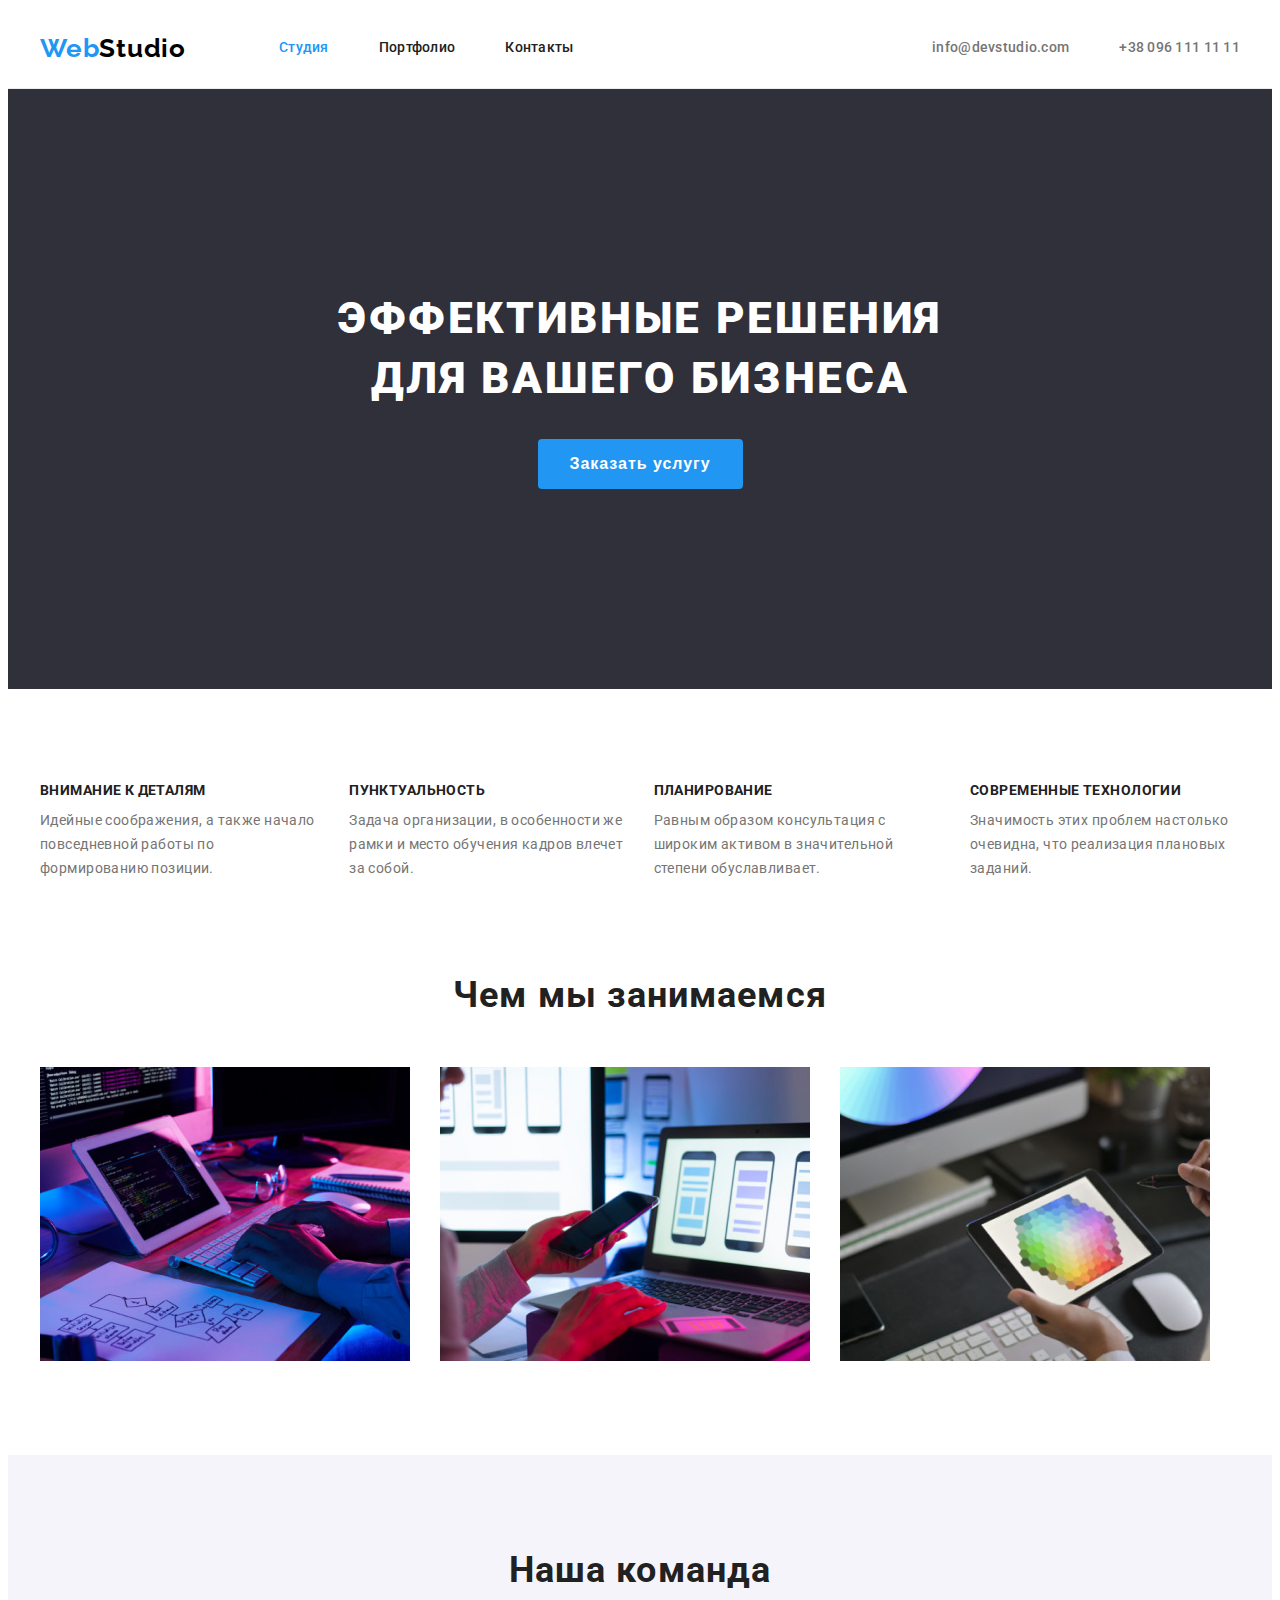
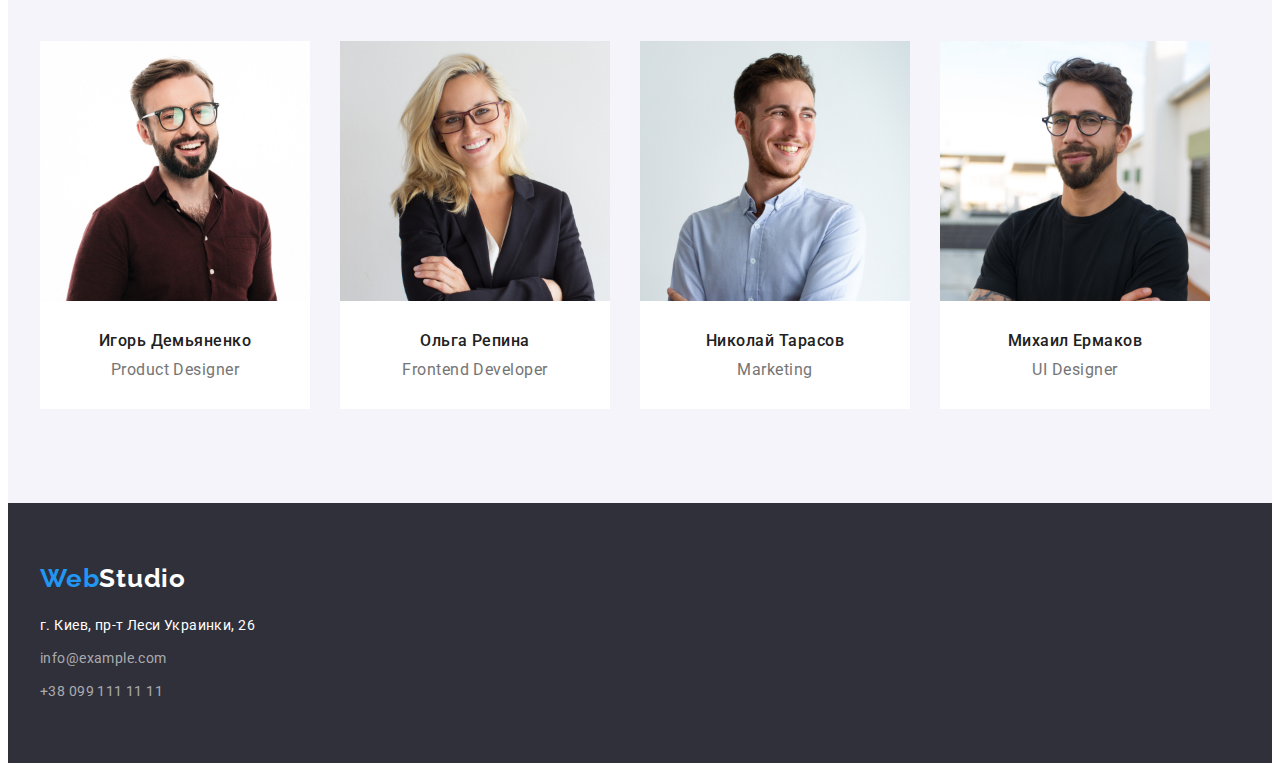
==== index.html @ 70b2a4fe "hw4" ====
<!DOCTYPE html>
<html lang="ru">
<head>
    <meta charset="UTF-8">
    <meta http-equiv="X-UA-Compatible" content="IE=edge">
    <meta name="viewport" content="width=device-width, initial-scale=1.0">
    <title>WebStudio</title>

    <!-- Основные шрифты -->
    <link rel="preconnect" href="https://fonts.googleapis.com">
    <link rel="preconnect" href="https://fonts.gstatic.com" crossorigin>
    <link href="https://fonts.googleapis.com/css2?family=Raleway:wght@700&family=Roboto:wght@400;500;700;900&display=swap" rel="stylesheet">
    
    <!-- Нормализация стилей -->
    <link rel="stylesheet" href="https://cdnjs.cloudflare.com/ajax/libs/modern-normalize/1.1.0/modern-normalize.min.css"
        integrity="sha512-wpPYUAdjBVSE4KJnH1VR1HeZfpl1ub8YT/NKx4PuQ5NmX2tKuGu6U/JRp5y+Y8XG2tV+wKQpNHVUX03MfMFn9Q=="
        crossorigin="anonymous" referrerpolicy="no-referrer" />
    
    <!-- Кастомные стили -->
    <link rel="stylesheet" href="./css/styles.css">
</head>
<body>
    <!-- Секция Хедер -->
    <header class="header">
        <div class="container header-container">
            <a class="logo link" href="./index.html" lang="en"><span class="logo-primary">Web</span><span
                    class="logo-secondary">Studio</span></a>
            <nav class="nav">
                <ul class="nav-list list">
                    <li class="nav-item"><a class="link current" href="./index.html">Студия</a></li>
                    <li class="nav-item"><a class="link" href="./portfolio.html">Портфолио</a></li>
                    <li class="nav-item"><a class="link" href="">Контакты</a></li>
                </ul>
            </nav>
            <ul class="contact-list list">
                <li class="contact-item"><a class="contact-link link" href="mailto:info@devstudio.com">info@devstudio.com</a></li>
                <li class="contact-item"><a class="contact-link link" href="tel:+380961111111">+38 096 111 11 11</a></li>
            </ul>
        </div>
    </header>
    <!-- Уникальный контент -->
    <main>
        <!-- Секция Герой -->
        <section class="hero section">
            <div class="container hero-container">
                <h1 class="hero-title">Эффективные решения для вашего бизнеса</h1>
                <button class="hero-button" type="button">Заказать услугу</button>
            </div> 
        </section>
        <!-- Секция Особенности -->
        <section class="feature section">
            <div class="container feature-container">
                <h2 class="feature-title">Особенности студии</h2>
                <ul class="feature-list list">
                    <li class="feature-item">
                        <h3 class="feature-subtitle">Внимание к деталям</h3>
                        <p class="feature-text">Идейные соображения, а также начало повседневной работы по формированию позиции.</p>
                    </li>
                    <li class="feature-item">
                        <h3 class="feature-subtitle">Пунктуальность</h3>
                        <p class="feature-text">Задача организации, в особенности же рамки и место обучения кадров влечет за собой.</p>
                    </li>
                    <li class="feature-item">
                        <h3 class="feature-subtitle">Планирование</h3>
                        <p class="feature-text">Равным образом консультация с широким активом в значительной степени обуславливает.</p>
                    </li>
                    <li class="feature-item">
                        <h3 class="feature-subtitle">Современные технологии</h3>
                        <p class="feature-text">Значимость этих проблем настолько очевидна, что реализация плановых заданий.</p>
                    </li>
                </ul>
            </div>
        </section>
        <!-- Секция Услуги -->
        <section class="services section">
            <div class="container services-container">
                <h2 class="services-title">Чем мы занимаемся</h2>
                <ul class="services-list list">
                    <li class="services-item">
                        <img class="services-img" src="./images/services/code.jpg" alt="написание кода" width="370" height="294">
                    </li>
                    <li class="services-item">
                        <img class="services-img" src="./images/services/layout.jpg" alt="создание макетов" width="370" height="294">
                    </li>
                    <li class="services-item">
                        <img class="services-img" src="./images/services/palette.jpg" alt="палитра цветов" width="370" height="294">
                    </li>
                </ul>
            </div>
        </section>
        <!-- Cекция Команда -->
        <section class="team section">
            <div class="container team-container">
                <h2 class="team-title">Наша команда</h2>
                <ul class="team-list list">
                    <li class="team-item">
                        <img class="team-img" src="./images/team/pd.jpg" alt="Игорь Демьяненко" width="270" height="260">
                        <div class="team-txt">
                            <h3 class="team-subtitle">Игорь Демьяненко</h3>
                            <p class="team-desc" lang="en">Product Designer</p>
                        </div>
                    </li>
                    <li class="team-item">
                        <img class="team-img" src="./images/team/fd.jpg" alt="Ольга Репина" width="270" height="260">
                        <div class="team-txt">
                            <h3 class="team-subtitle">Ольга Репина</h3>
                            <p class="team-desc" lang="en">Frontend Developer</p>
                        </div>
                    </li>
                    <li class="team-item">
                        <img class="team-img" src="./images/team/marketing.jpg" alt="Николай Тарасов" width="270" height="260">
                        <div class="team-txt">
                            <h3 class="team-subtitle">Николай Тарасов</h3>
                            <p class="team-desc" lang="en">Marketing</p>
                        </div>
                    </li>
                    <li class="team-item">
                        <img class="team-img" src="./images/team/uidesigner.jpg" alt="Михаил Ермаков" width="270" height="260">
                        <div class="team-txt">
                            <h3 class="team-subtitle">Михаил Ермаков</h3>
                            <p class="team-desc" lang="en">UI Designer</p>
                        </div>
                    </li>
                </ul>
            </div>   
        </section>
    </main>
    <!-- Секция Футер -->
    <footer class="footer section">
        <div class="container footer-container">
            <a class="logo link" href="./index.html" lang="en"><span class="logo-primary">Web</span><span
                    class="footer-logo-secondary">Studio</span></a>
            <address class="footer-address">
                <span class="location">г. Киев, пр-т Леси Украинки, 26</span>
                <ul class="footer-list list">
                    <li class="footer-item">
                        <a class="footer-link link" href="mailto:info@example.com">info@example.com</a>
                    </li>
                    <li class="footer-item">
                        <a class="footer-link link" href="tel:+380991111111">+38 099 111 11 11</a>
                    </li>
                </ul>
            </address>
        </div>
    </footer>
</body>
</html>
---- css/styles.css ----
:root {
  /* Шрифт */
  --primary-font: "Roboto", sans-serif;
  --secondary-font: "Raleway", sans-serif;

  /* Цвет текста */
  --primary-text-color: #212121;
  --secondary-text-color: #757575;
  --primary-accent-color: #2196f3;
  --secondary-accent-color: #ffffff;
  --header-logo-color: #000000;
  --footer-item-color: rgba(255, 255, 255, 0.6);

  /* Фон */
  --primary-background-color: #ffffff;
  --secondary-background-color: #2f303a;
  --additional-background-color: #f5f4fa;
}

/* Body */

body {
  font-family: var(--primary-font);
  font-size: 14px;
  line-height: 1.14;

  letter-spacing: 0.03em;

  color: var(--primary-text-color);
  background-color: var(--primary-background-color);
}

h1,
h2,
h3,
h4,
h5,
h6,
p {
  margin: 0;
  max-width: 100%;
}

img {
  display: block;
}

.link {
  font-family: inherit;
  color: inherit;
  text-decoration: none;
}
.list {
  padding-left: 0;
  margin-top: 0;
  margin-bottom: 0;

  list-style: none;
}

.container {
  width: 1200px;
  padding-left: 15px;
  padding-right: 15px;

  margin-left: auto;
  margin-right: auto;

  /* outline: 1px solid tomato; */
}

.section {
  padding-top: 94px;
  padding-bottom: 94px;
}

/* Стиль Лого */

.logo-primary,
.logo-secondary,
.footer-logo-secondary {
  font-family: var(--secondary-font);
  font-weight: 700;
  font-size: 26px;
  line-height: 1.19;

  letter-spacing: 0.03em;

  color: var(--primary-accent-color);
}
.logo-secondary {
  color: var(--header-logo-color);
}
.footer-logo-secondary {
  color: var(--secondary-accent-color);
}

/* Хедер */

.header {
  /* box-sizing: border-box; */
  border-bottom: 1px solid #ececec;
}

.header-container {
  display: flex;
  align-items: center;
}

.header-container .logo {
  margin-right: 93px;

  /* outline: 1px solid tomato; */
}

.nav-list {
  display: flex;
}

.nav-item {
  display: flex;
  margin-right: 50px;

  font-weight: 500;
  letter-spacing: 0.02em;
}

.nav-item:last-child {
  margin-right: 0;
}

.nav-item:hover,
.nav-item:focus {
  color: var(--primary-accent-color);
}

.nav-item > .link {
  display: block;
  padding-top: 32px;
  padding-bottom: 32px;

  /* outline: 1px solid tomato; */
}

.nav-list .link.current {
  color: var(--primary-accent-color);
}

.contact-list {
  display: flex;
  margin-left: auto;

  font-weight: 500;
  letter-spacing: 0.02em;
}

.contact-item {
  color: var(--secondary-text-color);

  /* outline: 1px solid tomato; */
}

.contact-item:hover,
.contact-item:focus {
  color: var(--primary-accent-color);
}

.contact-item:not(:last-child) {
  margin-right: 50px;
}

.contact-link {
  display: block;
  padding-top: 32px;
  padding-bottom: 32px;

  /* outline: 1px solid tomato; */
}
/* Герой */

.hero.section {
  text-align: center;

  padding-top: 200px;
  padding-bottom: 200px;

  background-color: var(--secondary-background-color);
}

.hero-title {
  max-width: 696px;
  margin-left: auto;
  margin-right: auto;
  margin-bottom: 30px;

  font-weight: 900;
  font-size: 44px;
  line-height: 1.36;

  letter-spacing: 0.06em;
  text-transform: uppercase;

  color: var(--secondary-accent-color);

  /* outline: 1px solid tomato; */
}

.hero-button {
  padding: 10px 32px;
  border-radius: 4px;

  font-weight: 700;
  font-size: 16px;
  line-height: 1.88;

  /* align-items: center;
  text-align: center; */
  letter-spacing: 0.06em;

  color: var(--secondary-accent-color);

  background-color: var(--primary-accent-color);
  cursor: pointer;

  border: none;
}

.hero-button:hover,
.hero-button:focus {
  background-color: #188ce8;
}

/* Особенности */

.feature-list {
  display: flex;
}

.feature-item {
  min-width: 270px;

  /* outline: 1px solid tomato; */
}

.feature-item:not(:last-child) {
  margin-right: 30px;
}

.feature-subtitle {
  margin-bottom: 10px;

  font-weight: 700;
  font-size: 14px;
  line-height: 1.14;

  letter-spacing: 0.03em;
  text-transform: uppercase;

  color: var(--primary-text-color);
}

.feature-text {
  font-size: 14px;
  line-height: 1.71;

  letter-spacing: 0.03em;

  color: var(--secondary-text-color);
}

/* Услуги и Команда*/

.services.section {
  padding-top: 0;
}

.services-title,
.team-title {
  margin-bottom: 50px;

  font-weight: 700;
  font-size: 36px;
  line-height: 1.17;

  text-align: center;
  letter-spacing: 0.03em;

  color: var(--primary-text-color);

  /* outline: 1px solid tomato; */
}

.services-list {
  display: flex;
}

.services-item {
  /* outline: 1px solid tomato; */
}

.services-item:not(:last-child) {
  margin-right: 30px;
}

.team-list {
  display: flex;
}

.team-item {
  background-color: var(--primary-background-color);

  /* outline: 1px solid tomato; */
}

.team-item:not(:last-child) {
  margin-right: 30px;
}

.team-txt {
  padding-top: 30px;
  padding-bottom: 30px;
  padding-left: 32px;
  padding-right: 32px;

  /* outline: 1px solid tomato; */
}

.team-subtitle {
  margin-bottom: 10px;

  font-weight: 500;
  font-size: 16px;
  line-height: 1.19;
  text-align: center;

  letter-spacing: 0.03em;

  color: var(--primary-text-color);
}

.team-desc {
  font-size: 16px;
  line-height: 1.19;
  text-align: center;

  letter-spacing: 0.03em;

  color: var(--secondary-text-color);
}

.team {
  background: var(--additional-background-color);
}

/* Футер */

.footer.section {
  padding-top: 60px;
  padding-bottom: 60px;

  background-color: var(--secondary-background-color);
}

.footer-container .logo {
  display: block;
  margin-bottom: 20px;
}

.location,
.footer-link {
  font-size: 14px;
  line-height: 1.71;
  font-style: normal;

  letter-spacing: 0.03em;

  color: var(--secondary-accent-color);
}

.location {
  display: block;
  margin-bottom: 9px;
}

.footer-item:not(:last-child) {
  margin-bottom: 9px;
}

.footer-link {
  color: var(--footer-item-color);
}

.footer-link:hover,
.footer-link:focus {
  color: var(--primary-accent-color);
}
/* Портфолио */

.filter-list {
  display: flex;
  justify-content: center;
  margin-bottom: 50px;
}

.filter-item:not(:last-child) {
  margin-right: 8px;
}

.filter-btn {
  padding: 6px 22px;
  border-radius: 4px;

  font-weight: 500;
  font-size: 16px;
  line-height: 1.63;

  text-align: center;
  letter-spacing: 0.03em;

  color: var(--primary-text-color);
  background-color: var(--additional-background-color);
  cursor: pointer;

  border: none;

  /* outline: 1px solid tomato; */
}

.filter-btn:hover,
.filter-btn:focus {
  background-color: var(--primary-accent-color);
}

.btn-txt:hover,
.btn-txt:focus {
  color: var(--secondary-accent-color);
}

.portfolio-list {
  display: flex;
  flex-wrap: wrap;

  margin-right: -30px;
  margin-bottom: -30px;
}

.portfolio-item {
  /* flex-basis: calc(100% / 3 - 30px); */
  flex-basis: calc(100% - 60px) / 3;

  margin-right: 30px;
  margin-bottom: 30px;

  /* border: 1px solid #eeeeee; */

  /* outline: 1px solid tomato;

  border-left: 1px solid #eeeeee;
  border-right: 1px solid #eeeeee;
  border-bottom: 1px solid #eeeeee; */
}

/* .portfolio-img {
  overflow: hidden;
} */
.txt-card {
  padding-top: 20px;
  padding-bottom: 20px;
  padding-left: 24px;
  padding-right: 24px;

  border-left: 1px solid #eeeeee;
  border-right: 1px solid #eeeeee;
  border-bottom: 1px solid #eeeeee;
}

.portfolio-subtitle {
  margin-bottom: 4px;

  font-weight: 700;
  font-size: 18px;
  line-height: 2;

  letter-spacing: 0.06em;

  color: var(--primary-text-color);
}

.portfolio-desc {
  font-size: 16px;
  line-height: 1.88;

  letter-spacing: 0.03em;

  color: var(--secondary-text-color);
}

/* visually-hidden */

.feature-title,
.portfolio-title {
  position: absolute;
  white-space: nowrap;
  width: 1px;
  height: 1px;
  overflow: hidden;
  border: 0;
  padding: 0;
  clip: rect(0 0 0 0);
  clip-path: inset(50%);
  margin: -1px;
}
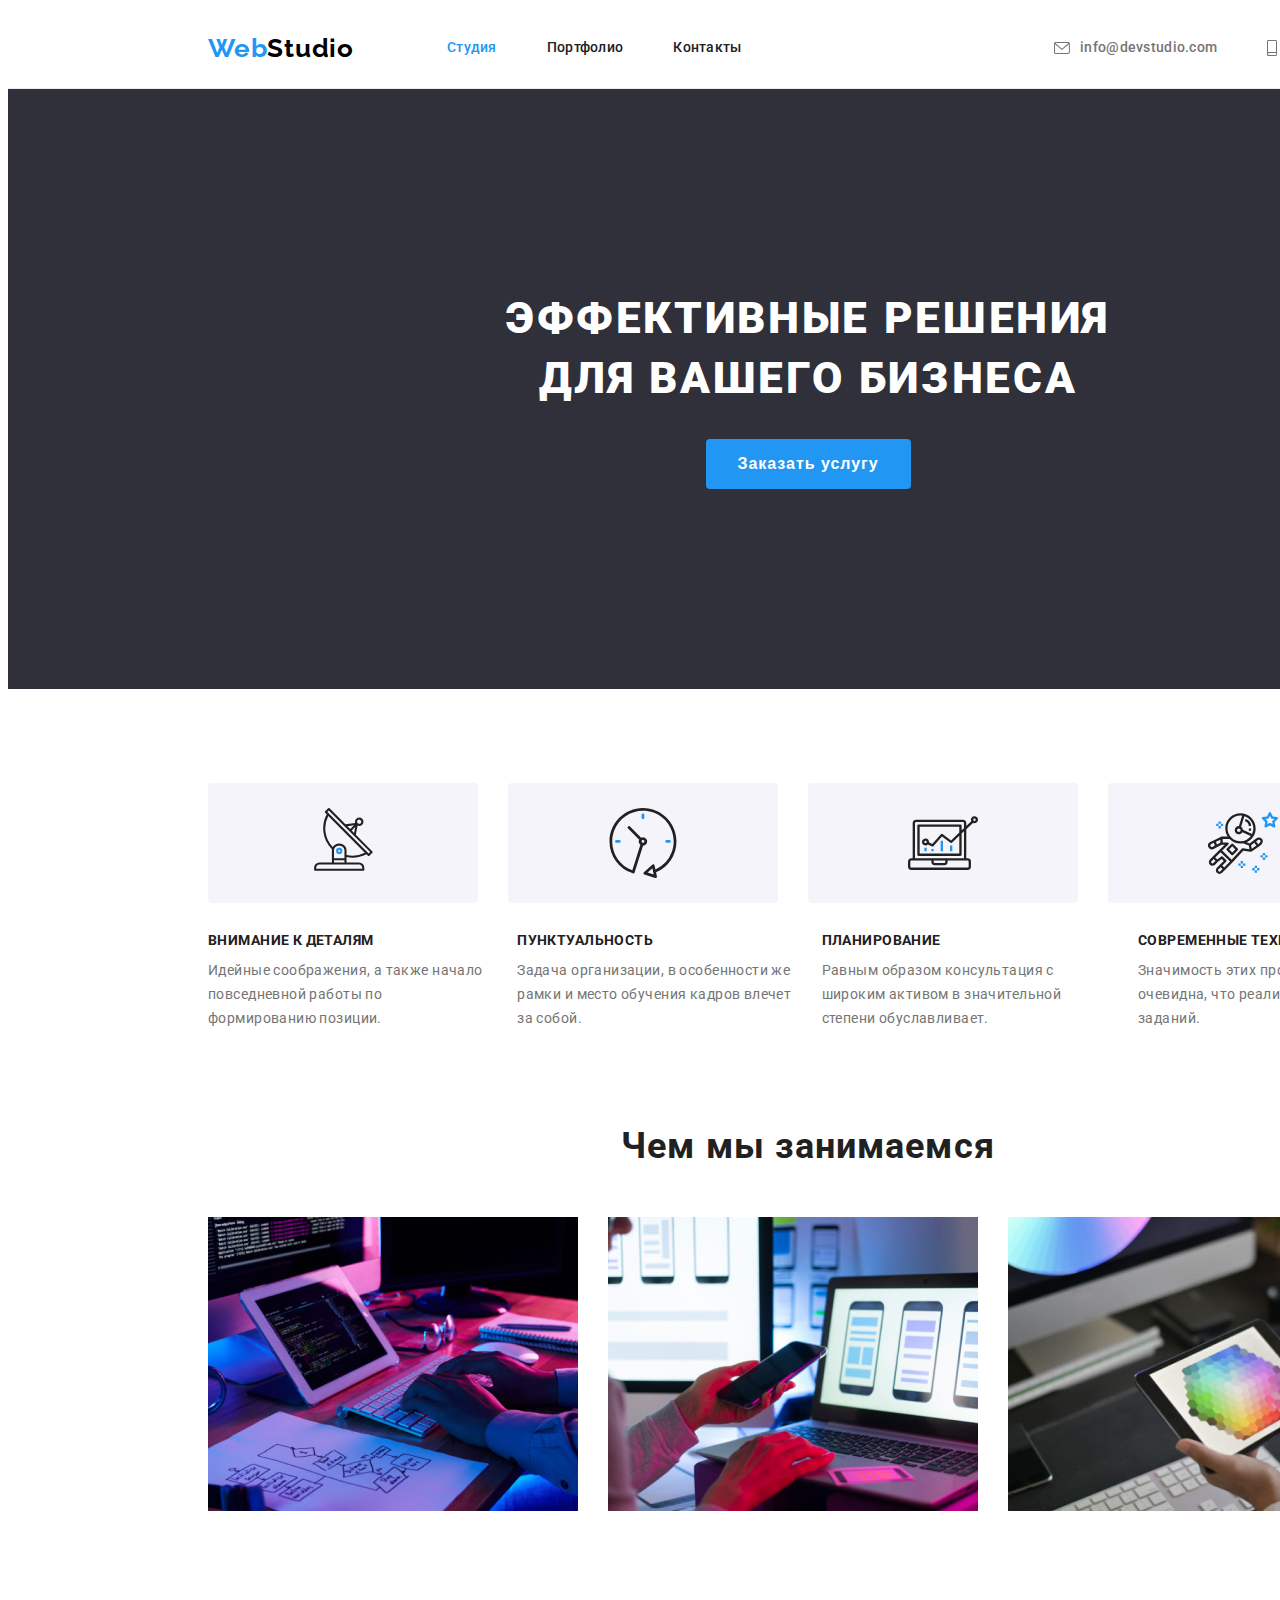
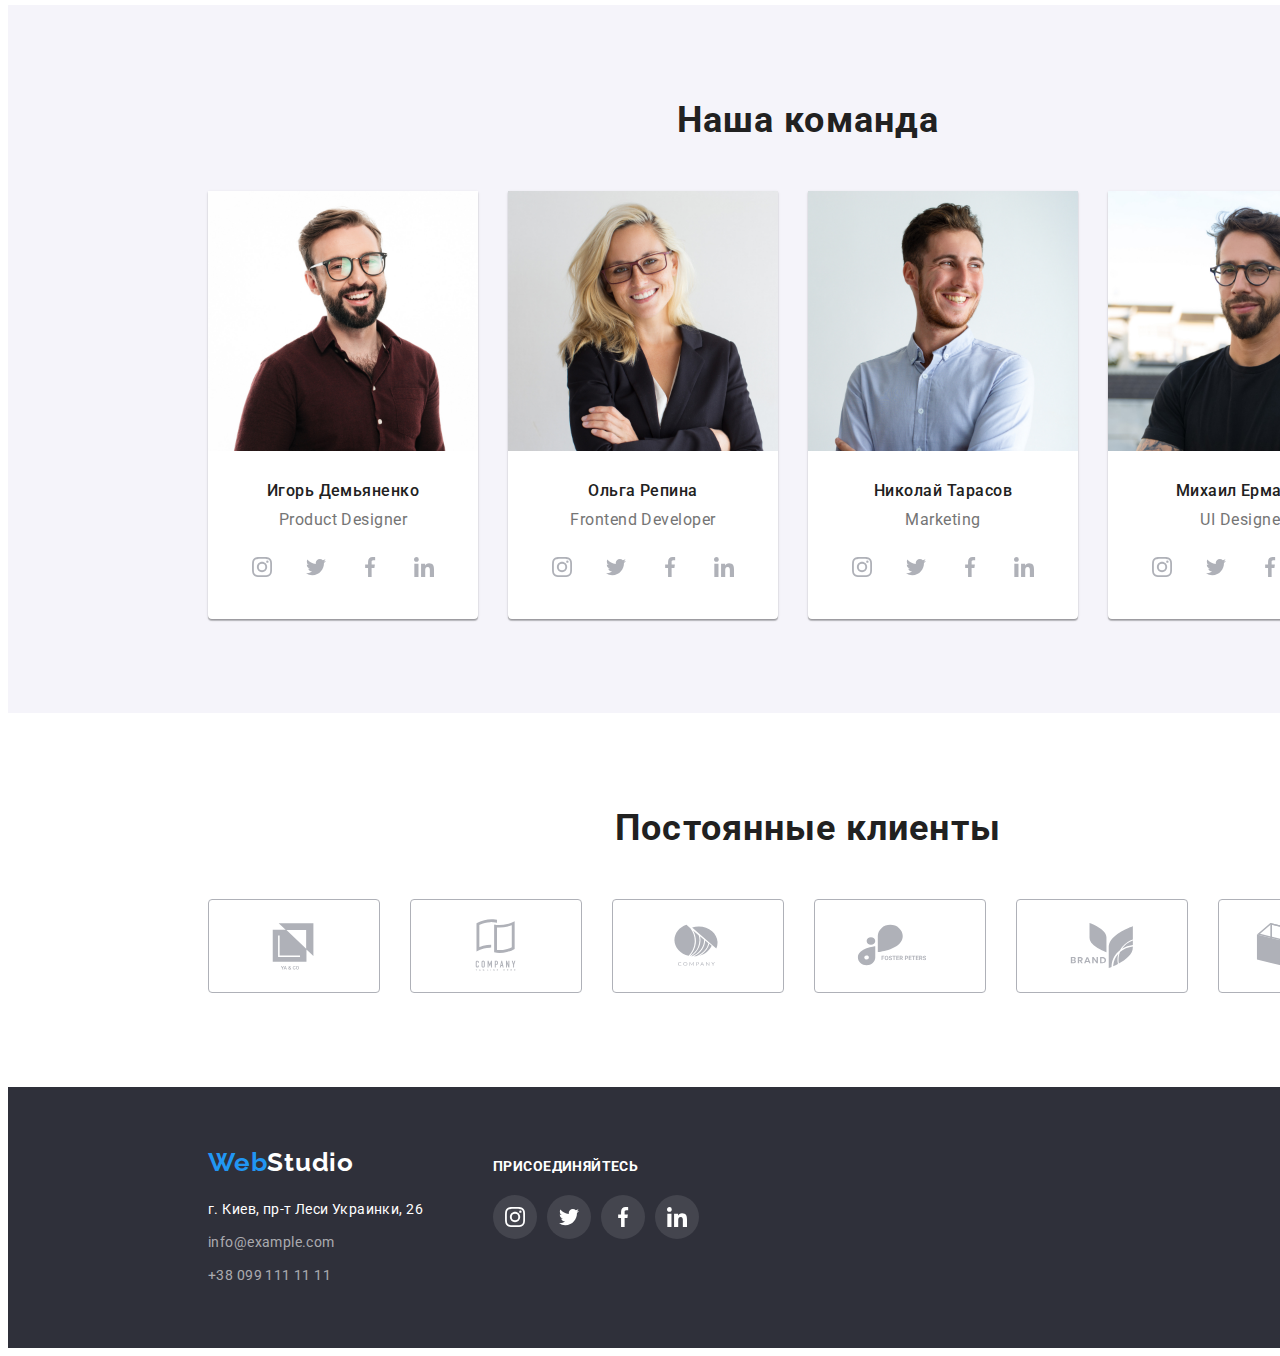
==== commit 59be2a32: "svg" ====
--- a/index.html
+++ b/index.html
@@ -33,8 +33,20 @@
                 </ul>
             </nav>
             <ul class="contact-list list">
-                <li class="contact-item"><a class="contact-link link" href="mailto:info@devstudio.com">info@devstudio.com</a></li>
-                <li class="contact-item"><a class="contact-link link" href="tel:+380961111111">+38 096 111 11 11</a></li>
+                <li class="contact-item">
+                    <a class="contact-link link" href="mailto:info@devstudio.com">
+                        <svg class="contact-icon" width="16" height="12">
+                            <use href="./images/icons.svg#envelope"></use>
+                        </svg>
+                        info@devstudio.com</a>
+                </li>
+                <li class="contact-item">
+                    <a class="contact-link link" href="tel:+380961111111">
+                        <svg class="contact-icon" width="10" height="16">
+                            <use href="./images/icons.svg#smartphone"></use>
+                        </svg>
+                        +38 096 111 11 11</a>
+                </li>
             </ul>
         </div>
     </header>
@@ -51,6 +63,30 @@
         <section class="feature section">
             <div class="container feature-container">
                 <h2 class="feature-title">Особенности студии</h2>
+
+                <ul class="feature-list list">
+                    <li class="feature-item-icon">
+                        <svg class="feature-icon" width="70" height="70">
+                            <use href="./images/icons.svg#antenna"></use>
+                        </svg>
+                    </li>
+                    <li class="feature-item-icon">
+                        <svg class="feature-icon" width="70" height="70">
+                            <use href="./images/icons.svg#clock"></use>
+                        </svg>
+                    </li>
+                    <li class="feature-item-icon">
+                        <svg class="feature-icon" width="70" height="70">
+                            <use href="./images/icons.svg#diagram"></use>
+                        </svg>
+                    </li>
+                    <li class="feature-item-icon">
+                        <svg class="feature-icon" width="70" height="70">
+                            <use href="./images/icons.svg#astronaut"></use>
+                        </svg>
+                    </li>
+                </ul>
+
                 <ul class="feature-list list">
                     <li class="feature-item">
                         <h3 class="feature-subtitle">Внимание к деталям</h3>
@@ -98,6 +134,36 @@
                         <div class="team-txt">
                             <h3 class="team-subtitle">Игорь Демьяненко</h3>
                             <p class="team-desc" lang="en">Product Designer</p>
+                            <ul class="socials list">
+                                <li class="socials-item">
+                                    <a class="socials-link link" href="">
+                                        <svg class="socials-icon" width="20" height="20">
+                                            <use href="./images/icons.svg#instagram"></use>
+                                        </svg>
+                                    </a>
+                                </li>
+                                <li class="socials-item">
+                                    <a class="socials-link link" href="">
+                                        <svg class="socials-icon" width="20" height="20">
+                                            <use href="./images/icons.svg#twitter"></use>
+                                        </svg>
+                                    </a>
+                                </li>
+                                <li class="socials-item">
+                                    <a class="socials-link link" href="">
+                                        <svg class="socials-icon" width="20" height="20">
+                                            <use href="./images/icons.svg#facebook"></use>
+                                        </svg>
+                                    </a>
+                                </li>
+                                <li class="socials-item">
+                                    <a class="socials-link link" href="">
+                                        <svg class="socials-icon" width="20" height="20">
+                                            <use href="./images/icons.svg#linkedin"></use>
+                                        </svg>
+                                    </a>
+                                </li>
+                            </ul>
                         </div>
                     </li>
                     <li class="team-item">
@@ -105,6 +171,36 @@
                         <div class="team-txt">
                             <h3 class="team-subtitle">Ольга Репина</h3>
                             <p class="team-desc" lang="en">Frontend Developer</p>
+                            <ul class="socials list">
+                                <li class="socials-item">
+                                    <a class="socials-link link" href="">
+                                        <svg class="socials-icon" width="20" height="20">
+                                            <use href="./images/icons.svg#instagram"></use>
+                                        </svg>
+                                    </a>
+                                </li>
+                                <li class="socials-item">
+                                    <a class="socials-link link" href="">
+                                        <svg class="socials-icon" width="20" height="20">
+                                            <use href="./images/icons.svg#twitter"></use>
+                                        </svg>
+                                    </a>
+                                </li>
+                                <li class="socials-item">
+                                    <a class="socials-link link" href="">
+                                        <svg class="socials-icon" width="20" height="20">
+                                            <use href="./images/icons.svg#facebook"></use>
+                                        </svg>
+                                    </a>
+                                </li>
+                                <li class="socials-item">
+                                    <a class="socials-link link" href="">
+                                        <svg class="socials-icon" width="20" height="20">
+                                            <use href="./images/icons.svg#linkedin"></use>
+                                        </svg>
+                                    </a>
+                                </li>
+                            </ul>
                         </div>
                     </li>
                     <li class="team-item">
@@ -112,6 +208,36 @@
                         <div class="team-txt">
                             <h3 class="team-subtitle">Николай Тарасов</h3>
                             <p class="team-desc" lang="en">Marketing</p>
+                            <ul class="socials list">
+                                <li class="socials-item">
+                                    <a class="socials-link link" href="">
+                                        <svg class="socials-icon" width="20" height="20">
+                                            <use href="./images/icons.svg#instagram"></use>
+                                        </svg>
+                                    </a>
+                                </li>
+                                <li class="socials-item">
+                                    <a class="socials-link link" href="">
+                                        <svg class="socials-icon" width="20" height="20">
+                                            <use href="./images/icons.svg#twitter"></use>
+                                        </svg>
+                                    </a>
+                                </li>
+                                <li class="socials-item">
+                                    <a class="socials-link link" href="">
+                                        <svg class="socials-icon" width="20" height="20">
+                                            <use href="./images/icons.svg#facebook"></use>
+                                        </svg>
+                                    </a>
+                                </li>
+                                <li class="socials-item">
+                                    <a class="socials-link link" href="">
+                                        <svg class="socials-icon" width="20" height="20">
+                                            <use href="./images/icons.svg#linkedin"></use>
+                                        </svg>
+                                    </a>
+                                </li>
+                            </ul>
                         </div>
                     </li>
                     <li class="team-item">
@@ -119,28 +245,143 @@
                         <div class="team-txt">
                             <h3 class="team-subtitle">Михаил Ермаков</h3>
                             <p class="team-desc" lang="en">UI Designer</p>
+                            <ul class="socials list">
+                                <li class="socials-item">
+                                    <a class="socials-link link" href="">
+                                        <svg class="socials-icon" width="20" height="20">
+                                            <use href="./images/icons.svg#instagram"></use>
+                                        </svg>
+                                    </a>
+                                </li>
+                                <li class="socials-item">
+                                    <a class="socials-link link" href="">
+                                        <svg class="socials-icon" width="20" height="20">
+                                            <use href="./images/icons.svg#twitter"></use>
+                                        </svg>
+                                    </a>
+                                </li>
+                                <li class="socials-item">
+                                    <a class="socials-link link" href="">
+                                        <svg class="socials-icon" width="20" height="20">
+                                            <use href="./images/icons.svg#facebook"></use>
+                                        </svg>
+                                    </a>
+                                </li>
+                                <li class="socials-item">
+                                    <a class="socials-link link" href="">
+                                        <svg class="socials-icon" width="20" height="20">
+                                            <use href="./images/icons.svg#linkedin"></use>
+                                        </svg>
+                                    </a>
+                                </li>
+                            </ul>
                         </div>
                     </li>
                 </ul>
             </div>   
+        </section>
+        <!-- Секция Клиенты -->
+        <section class="clients section">
+            <div class="container clients-container">
+                <h2 class="clients-title">Постоянные клиенты</h2>
+                <ul class="clients-list list">
+                    <li class="clients-item">
+                        <a class="clients-link link" href="">
+                            <svg class="clients-icon" width="106" height="60">
+                                <use href="./images/icons.svg#client-1"></use>
+                            </svg>
+                        </a>
+                    </li>
+                    <li class="clients-item">
+                        <a class="clients-link link" href="">
+                            <svg class="clients-icon" width="106" height="60">
+                                <use href="./images/icons.svg#client-2"></use>
+                            </svg>
+                        </a>
+                    </li>
+                    <li class="clients-item">
+                        <a class="clients-link link" href="">
+                            <svg class="clients-icon" width="106" height="60">
+                                <use href="./images/icons.svg#client-3"></use>
+                            </svg>
+                        </a>
+                    </li>
+                    <li class="clients-item">
+                        <a class="clients-link link" href="">
+                            <svg class="clients-icon" width="106" height="60">
+                                <use href="./images/icons.svg#client-4"></use>
+                            </svg>
+                        </a>
+                    </li>
+                    <li class="clients-item">
+                        <a class="clients-link link" href="">
+                            <svg class="clients-icon" width="106" height="60">
+                                <use href="./images/icons.svg#client-5"></use>
+                            </svg>
+                        </a>
+                    </li>
+                    <li class="clients-item">
+                        <a class="clients-link link" href="">
+                            <svg class="clients-icon" width="106" height="60">
+                                <use href="./images/icons.svg#client-6"></use>
+                            </svg>
+                        </a>
+                    </li>
+                </ul>
+            </div>
         </section>
     </main>
     <!-- Секция Футер -->
     <footer class="footer section">
         <div class="container footer-container">
-            <a class="logo link" href="./index.html" lang="en"><span class="logo-primary">Web</span><span
-                    class="footer-logo-secondary">Studio</span></a>
-            <address class="footer-address">
-                <span class="location">г. Киев, пр-т Леси Украинки, 26</span>
-                <ul class="footer-list list">
-                    <li class="footer-item">
-                        <a class="footer-link link" href="mailto:info@example.com">info@example.com</a>
-                    </li>
-                    <li class="footer-item">
-                        <a class="footer-link link" href="tel:+380991111111">+38 099 111 11 11</a>
-                    </li>
-                </ul>
-            </address>
+            <div class="footer-container-contacts">
+                <a class="logo link" href="./index.html" lang="en"><span class="logo-primary">Web</span><span
+                        class="footer-logo-secondary">Studio</span></a>
+                <address class="footer-address">
+                    <span class="location">г. Киев, пр-т Леси Украинки, 26</span>
+                    <ul class="footer-list list">
+                        <li class="footer-item">
+                            <a class="footer-link link" href="mailto:info@example.com">info@example.com</a>
+                        </li>
+                        <li class="footer-item">
+                            <a class="footer-link link" href="tel:+380991111111">+38 099 111 11 11</a>
+                        </li>
+                    </ul>
+                </address>
+            </div>
+            <div class="footer-container-socials">
+                <h2 class="footer-socials-title">присоединяйтесь</h2>
+                <ul class="footer-socials list">
+                    <li class="footer-socials-item">
+                        <a class="footer-socials-link link" href="">
+                            <svg class="footer-socials-icon" width="20" height="20">
+                                <use href="./images/icons.svg#instagram"></use>
+                            </svg>
+                        </a>
+                    </li>
+                    <li class="footer-socials-item">
+                        <a class="footer-socials-link link" href="">
+                            <svg class="footer-socials-icon" width="20" height="20">
+                                <use href="./images/icons.svg#twitter"></use>
+                            </svg>
+                        </a>
+                    </li>
+                    <li class="footer-socials-item">
+                        <a class="footer-socials-link link" href="">
+                            <svg class="footer-socials-icon" width="20" height="20">
+                                <use href="./images/icons.svg#facebook"></use>
+                            </svg>
+                        </a>
+                    </li>
+                    <li class="footer-socials-item">
+                        <a class="footer-socials-link link" href="">
+                            <svg class="footer-socials-icon" width="20" height="20">
+                                <use href="./images/icons.svg#linkedin"></use>
+                            </svg>
+                        </a>
+                    </li>
+                </ul>
+            </div>
         </div>
     </footer>
 </body>
--- a/css/styles.css
+++ b/css/styles.css
@@ -70,6 +70,9 @@
 }
 
 .section {
+  width: 1600px;
+  margin-left: auto;
+  margin-right: auto;
   padding-top: 94px;
   padding-bottom: 94px;
 }
@@ -98,7 +101,9 @@
 /* Хедер */
 
 .header {
-  /* box-sizing: border-box; */
+  width: 1600px;
+  margin-left: auto;
+  margin-right: auto;
   border-bottom: 1px solid #ececec;
 }
 
@@ -160,29 +165,41 @@
   /* outline: 1px solid tomato; */
 }
 
-.contact-item:hover,
+/* .contact-item:hover,
 .contact-item:focus {
   color: var(--primary-accent-color);
-}
+} */
 
 .contact-item:not(:last-child) {
   margin-right: 50px;
 }
 
 .contact-link {
-  display: block;
+  display: flex;
+  align-items: center;
   padding-top: 32px;
   padding-bottom: 32px;
 
   /* outline: 1px solid tomato; */
 }
+
+.contact-icon {
+  margin-right: 10px;
+  fill: currentColor;
+}
+
+.contact-list .link:hover,
+.contact-list .link:focus {
+  color: var(--primary-accent-color);
+}
+
 /* Герой */
 
 .hero.section {
-  text-align: center;
-
   padding-top: 200px;
   padding-bottom: 200px;
+
+  text-align: center;
 
   background-color: var(--secondary-background-color);
 }
@@ -236,10 +253,27 @@
   display: flex;
 }
 
+.feature-item-icon {
+  display: flex;
+  margin-bottom: 30px;
+  justify-content: center;
+  align-items: center;
+  /* padding-top: 25px;
+  padding-bottom: 25px;
+  padding-left: 100px;
+  padding-right: 100px; */
+  width: 270px;
+  height: 120px;
+  background-color: var(--additional-background-color);
+  border-radius: 4px;
+}
+
+.feature-item-icon:not(:last-child) {
+  margin-right: 30px;
+}
+
 .feature-item {
   min-width: 270px;
-
-  /* outline: 1px solid tomato; */
 }
 
 .feature-item:not(:last-child) {
@@ -308,7 +342,9 @@
 
 .team-item {
   background-color: var(--primary-background-color);
-
+  box-shadow: 0px 1px 3px rgba(0, 0, 0, 0.12), 0px 1px 1px rgba(0, 0, 0, 0.14),
+    0px 2px 1px rgba(0, 0, 0, 0.2);
+  border-radius: 0px 0px 4px 4px;
   /* outline: 1px solid tomato; */
 }
 
@@ -339,6 +375,8 @@
 }
 
 .team-desc {
+  margin-bottom: 16px;
+
   font-size: 16px;
   line-height: 1.19;
   text-align: center;
@@ -352,7 +390,123 @@
   background: var(--additional-background-color);
 }
 
+.socials {
+  display: flex;
+}
+
+.socials-item:not(:last-child) {
+  margin-right: 10px;
+}
+
+.socials-link {
+  display: flex;
+  justify-content: center;
+  align-items: center;
+
+  width: 44px;
+  height: 44px;
+
+  border-radius: 50%;
+  background-color: var(--primary-background-color);
+}
+
+.socials-link:hover {
+  background-color: var(--primary-accent-color);
+}
+
+.socials-link:hover .socials-icon {
+  fill: var(--secondary-accent-color);
+}
+
+.socials-icon {
+  fill: #afb1b8;
+}
+
+/* Секция Клиенты */
+.clients {
+  padding-top: 94px;
+  padding-bottom: 94px;
+}
+
+.clients-title {
+  margin-bottom: 50px;
+
+  font-weight: 700;
+  font-size: 36px;
+  line-height: 1.17;
+  text-align: center;
+  letter-spacing: 0.03em;
+
+  color: var(--primary-text-color);
+}
+
+.clients-list {
+  display: flex;
+  /* outline: 1px solid tomato; */
+}
+
+.clients-item {
+  /* outline: 1px solid blueviolet; */
+}
+
+.clients-item:not(:last-child) {
+  margin-right: 30px;
+}
+
+.clients-link {
+  display: flex;
+  justify-content: center;
+  align-items: center;
+  width: 170px;
+  height: 92px;
+
+  color: #afb1b8;
+  border: 1px solid #afb1b8;
+  border-radius: 4px;
+}
+
+.clients-icon {
+  fill: #afb1b8;
+}
+
+.clients-link:hover .clients-icon,
+.clients-link:focus .clients-icon {
+  fill: var(--primary-accent-color);
+}
+.clients-link:hover,
+.clients-link:focus {
+  border: 1px solid var(--primary-accent-color);
+}
+/* .clients-item {
+  max-width: 170px;
+  max-height: 92px;
+  padding-top: 16px;
+  padding-bottom: 16px;
+  padding-left: 32px;
+  padding-right: 32px;
+
+  color: #afb1b8;
+  border: 1px solid #afb1b8;
+  border-radius: 4px;
+}
+
+.clients-item:not(:last-child) {
+  margin-right: 30px;
+}
+
+.clients-icon {
+  fill: currentColor;
+}
+.clients-item:hover,
+.clients-item:focus {
+  color: var(--primary-accent-color);
+  border: 1px solid var(--primary-accent-color);
+} */
+
 /* Футер */
+.footer-container {
+  display: flex;
+}
 
 .footer.section {
   padding-top: 60px;
@@ -361,9 +515,58 @@
   background-color: var(--secondary-background-color);
 }
 
+.footer-container-contacts {
+  display: block;
+  margin-right: 70px;
+}
+
+.footer-container-socials {
+  display: block;
+}
 .footer-container .logo {
   display: block;
   margin-bottom: 20px;
+}
+
+.footer-socials-title {
+  margin-top: 12px;
+  margin-bottom: 20px;
+
+  font-weight: 700;
+  font-size: 14px;
+  line-height: 1.14;
+  letter-spacing: 0.03em;
+  text-transform: uppercase;
+
+  color: var(--primary-background-color);
+}
+
+.footer-socials {
+  display: flex;
+}
+
+.footer-socials-item:not(:last-child) {
+  margin-right: 10px;
+}
+
+.footer-socials-link {
+  display: flex;
+  justify-content: center;
+  align-items: center;
+
+  width: 44px;
+  height: 44px;
+
+  border-radius: 50%;
+  background-color: rgba(255, 255, 255, 0.1);
+}
+
+.footer-socials-link:hover {
+  background-color: var(--primary-accent-color);
+}
+
+.footer-socials-icon {
+  fill: var(--secondary-accent-color);
 }
 
 .location,
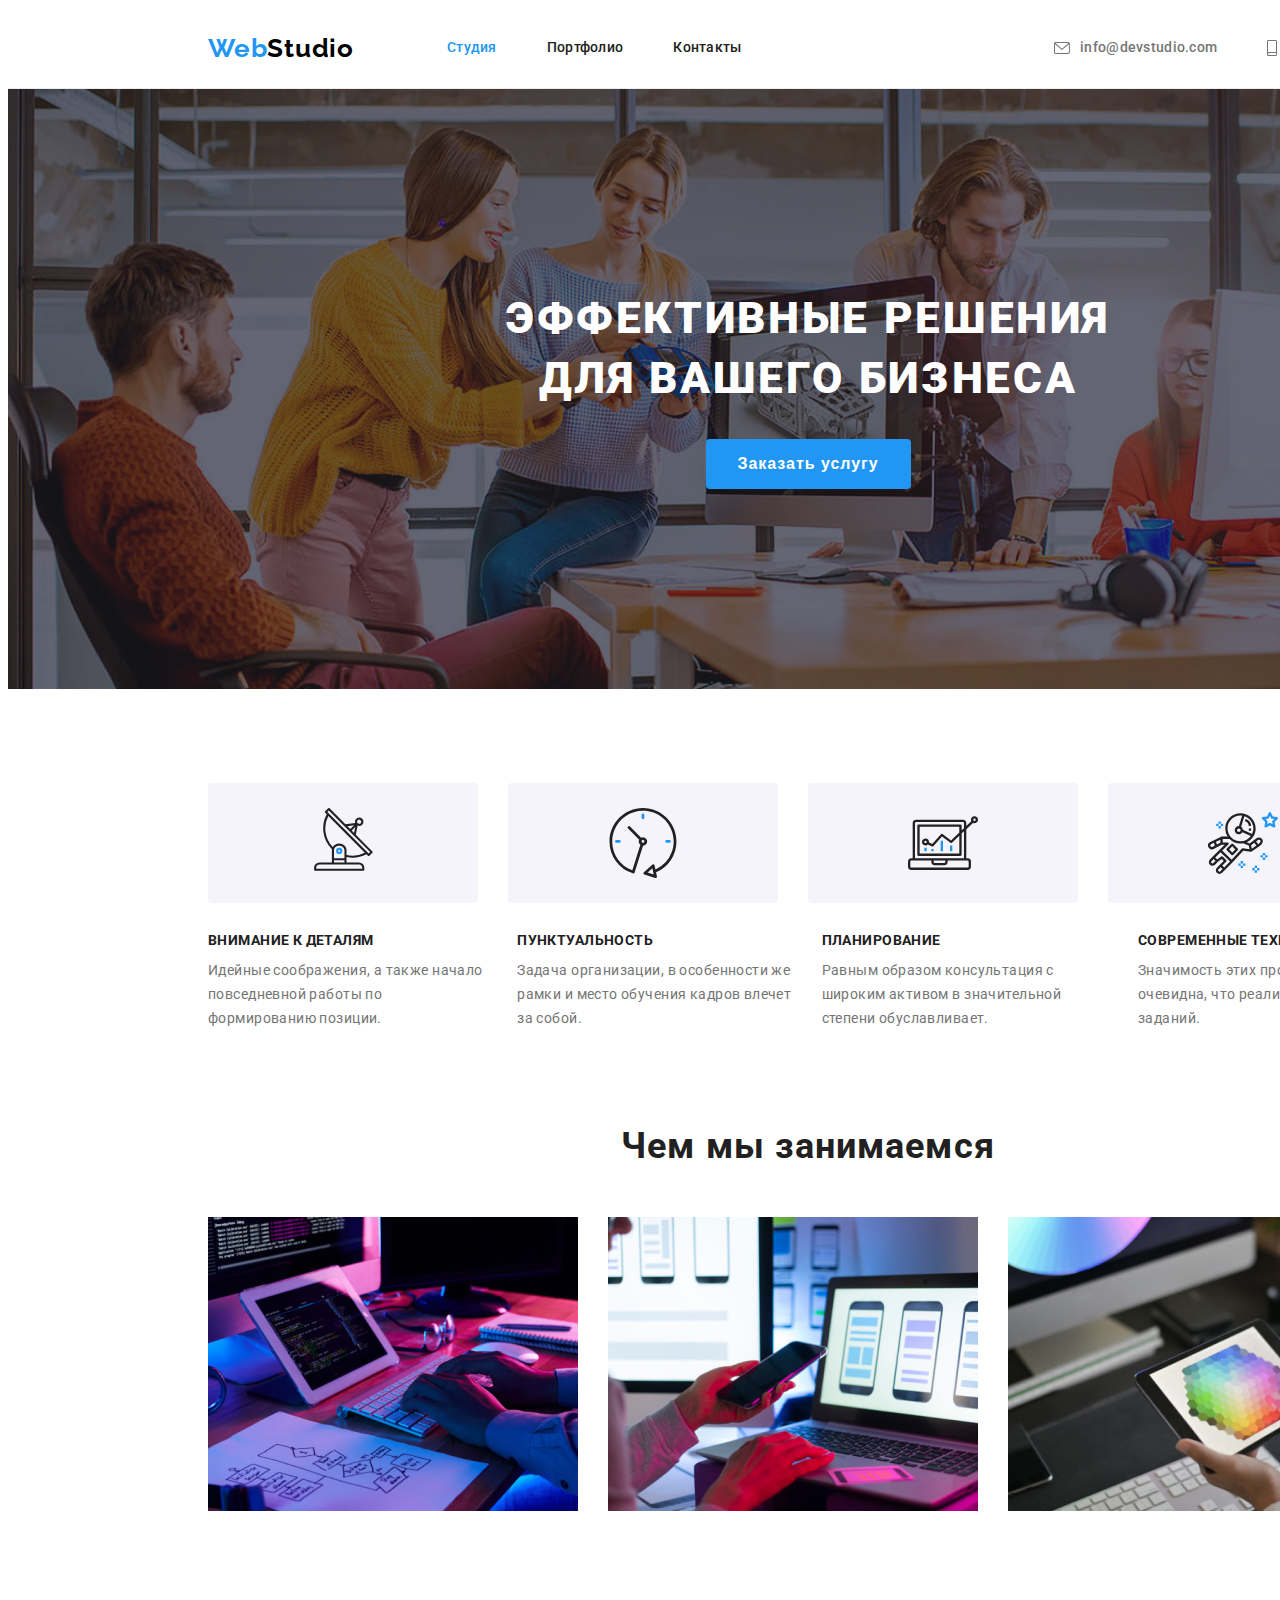
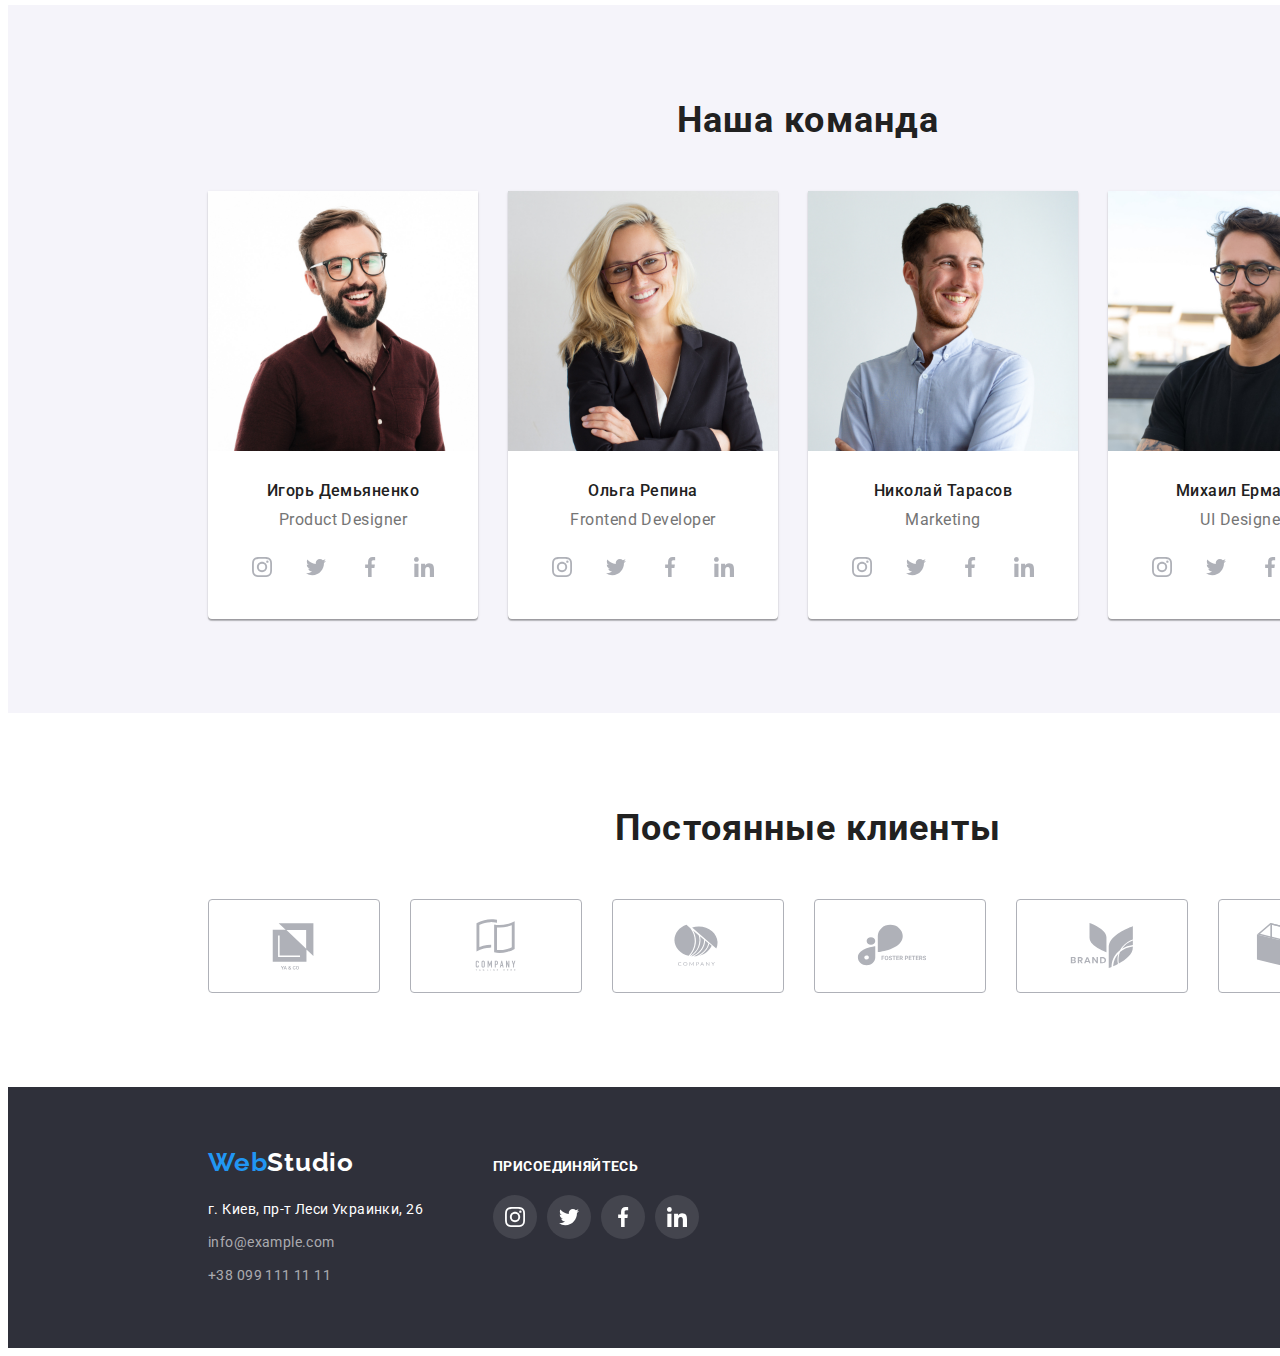
==== commit f3222554: "hw4" ====
--- a/index.html
+++ b/index.html
@@ -350,7 +350,7 @@
                 </address>
             </div>
             <div class="footer-container-socials">
-                <h2 class="footer-socials-title">присоединяйтесь</h2>
+                <p class="footer-socials-title">присоединяйтесь</p>
                 <ul class="footer-socials list">
                     <li class="footer-socials-item">
                         <a class="footer-socials-link link" href="">
--- a/css/styles.css
+++ b/css/styles.css
@@ -15,6 +15,7 @@
   --primary-background-color: #ffffff;
   --secondary-background-color: #2f303a;
   --additional-background-color: #f5f4fa;
+  --hero-background-color: #c4c4c4;
 }
 
 /* Body */
@@ -65,8 +66,6 @@
 
   margin-left: auto;
   margin-right: auto;
-
-  /* outline: 1px solid tomato; */
 }
 
 .section {
@@ -104,6 +103,7 @@
   width: 1600px;
   margin-left: auto;
   margin-right: auto;
+
   border-bottom: 1px solid #ececec;
 }
 
@@ -114,8 +114,6 @@
 
 .header-container .logo {
   margin-right: 93px;
-
-  /* outline: 1px solid tomato; */
 }
 
 .nav-list {
@@ -143,8 +141,6 @@
   display: block;
   padding-top: 32px;
   padding-bottom: 32px;
-
-  /* outline: 1px solid tomato; */
 }
 
 .nav-list .link.current {
@@ -161,14 +157,7 @@
 
 .contact-item {
   color: var(--secondary-text-color);
-
-  /* outline: 1px solid tomato; */
-}
-
-/* .contact-item:hover,
-.contact-item:focus {
-  color: var(--primary-accent-color);
-} */
+}
 
 .contact-item:not(:last-child) {
   margin-right: 50px;
@@ -179,8 +168,6 @@
   align-items: center;
   padding-top: 32px;
   padding-bottom: 32px;
-
-  /* outline: 1px solid tomato; */
 }
 
 .contact-icon {
@@ -201,7 +188,16 @@
 
   text-align: center;
 
-  background-color: var(--secondary-background-color);
+  background-color: var(--hero-background-color);
+  background-image: linear-gradient(
+      to bottom,
+      rgba(47, 48, 58, 0.4),
+      rgba(47, 48, 58, 0.4)
+    ),
+    url(../images/hero-img.jpg);
+  background-repeat: no-repeat;
+  background-position: center;
+  background-size: 1600px 600px;
 }
 
 .hero-title {
@@ -218,8 +214,6 @@
   text-transform: uppercase;
 
   color: var(--secondary-accent-color);
-
-  /* outline: 1px solid tomato; */
 }
 
 .hero-button {
@@ -229,9 +223,6 @@
   font-weight: 700;
   font-size: 16px;
   line-height: 1.88;
-
-  /* align-items: center;
-  text-align: center; */
   letter-spacing: 0.06em;
 
   color: var(--secondary-accent-color);
@@ -320,16 +311,10 @@
   letter-spacing: 0.03em;
 
   color: var(--primary-text-color);
-
-  /* outline: 1px solid tomato; */
 }
 
 .services-list {
   display: flex;
-}
-
-.services-item {
-  /* outline: 1px solid tomato; */
 }
 
 .services-item:not(:last-child) {
@@ -345,7 +330,6 @@
   box-shadow: 0px 1px 3px rgba(0, 0, 0, 0.12), 0px 1px 1px rgba(0, 0, 0, 0.14),
     0px 2px 1px rgba(0, 0, 0, 0.2);
   border-radius: 0px 0px 4px 4px;
-  /* outline: 1px solid tomato; */
 }
 
 .team-item:not(:last-child) {
@@ -357,8 +341,6 @@
   padding-bottom: 30px;
   padding-left: 32px;
   padding-right: 32px;
-
-  /* outline: 1px solid tomato; */
 }
 
 .team-subtitle {
@@ -442,11 +424,6 @@
 
 .clients-list {
   display: flex;
-  /* outline: 1px solid tomato; */
-}
-
-.clients-item {
-  /* outline: 1px solid blueviolet; */
 }
 
 .clients-item:not(:last-child) {
@@ -477,31 +454,6 @@
 .clients-link:focus {
   border: 1px solid var(--primary-accent-color);
 }
-/* .clients-item {
-  max-width: 170px;
-  max-height: 92px;
-  padding-top: 16px;
-  padding-bottom: 16px;
-  padding-left: 32px;
-  padding-right: 32px;
-
-  color: #afb1b8;
-  border: 1px solid #afb1b8;
-  border-radius: 4px;
-}
-
-.clients-item:not(:last-child) {
-  margin-right: 30px;
-}
-
-.clients-icon {
-  fill: currentColor;
-}
-.clients-item:hover,
-.clients-item:focus {
-  color: var(--primary-accent-color);
-  border: 1px solid var(--primary-accent-color);
-} */
 
 /* Футер */
 .footer-container {
@@ -609,6 +561,14 @@
   margin-right: 8px;
 }
 
+.filter-item:hover,
+.filter-item:focus {
+  color: var(--secondary-accent-color);
+  box-shadow: 0px 3px 1px rgba(0, 0, 0, 0.1), 0px 1px 2px rgba(0, 0, 0, 0.08),
+    0px 2px 2px rgba(0, 0, 0, 0.12);
+  border-radius: 4px;
+}
+
 .filter-btn {
   padding: 6px 22px;
   border-radius: 4px;
@@ -625,18 +585,12 @@
   cursor: pointer;
 
   border: none;
-
-  /* outline: 1px solid tomato; */
 }
 
 .filter-btn:hover,
 .filter-btn:focus {
+  color: var(--secondary-accent-color);
   background-color: var(--primary-accent-color);
-}
-
-.btn-txt:hover,
-.btn-txt:focus {
-  color: var(--secondary-accent-color);
 }
 
 .portfolio-list {
@@ -648,24 +602,18 @@
 }
 
 .portfolio-item {
-  /* flex-basis: calc(100% / 3 - 30px); */
   flex-basis: calc(100% - 60px) / 3;
 
   margin-right: 30px;
   margin-bottom: 30px;
-
-  /* border: 1px solid #eeeeee; */
-
-  /* outline: 1px solid tomato;
-
-  border-left: 1px solid #eeeeee;
-  border-right: 1px solid #eeeeee;
-  border-bottom: 1px solid #eeeeee; */
-}
-
-/* .portfolio-img {
-  overflow: hidden;
-} */
+}
+
+.portfolio-item:hover,
+.portfolio-item:hover {
+  box-shadow: 0px 1px 1px rgba(0, 0, 0, 0.12), 0px 4px 4px rgba(0, 0, 0, 0.06),
+    1px 4px 6px rgba(0, 0, 0, 0.16);
+}
+
 .txt-card {
   padding-top: 20px;
   padding-bottom: 20px;
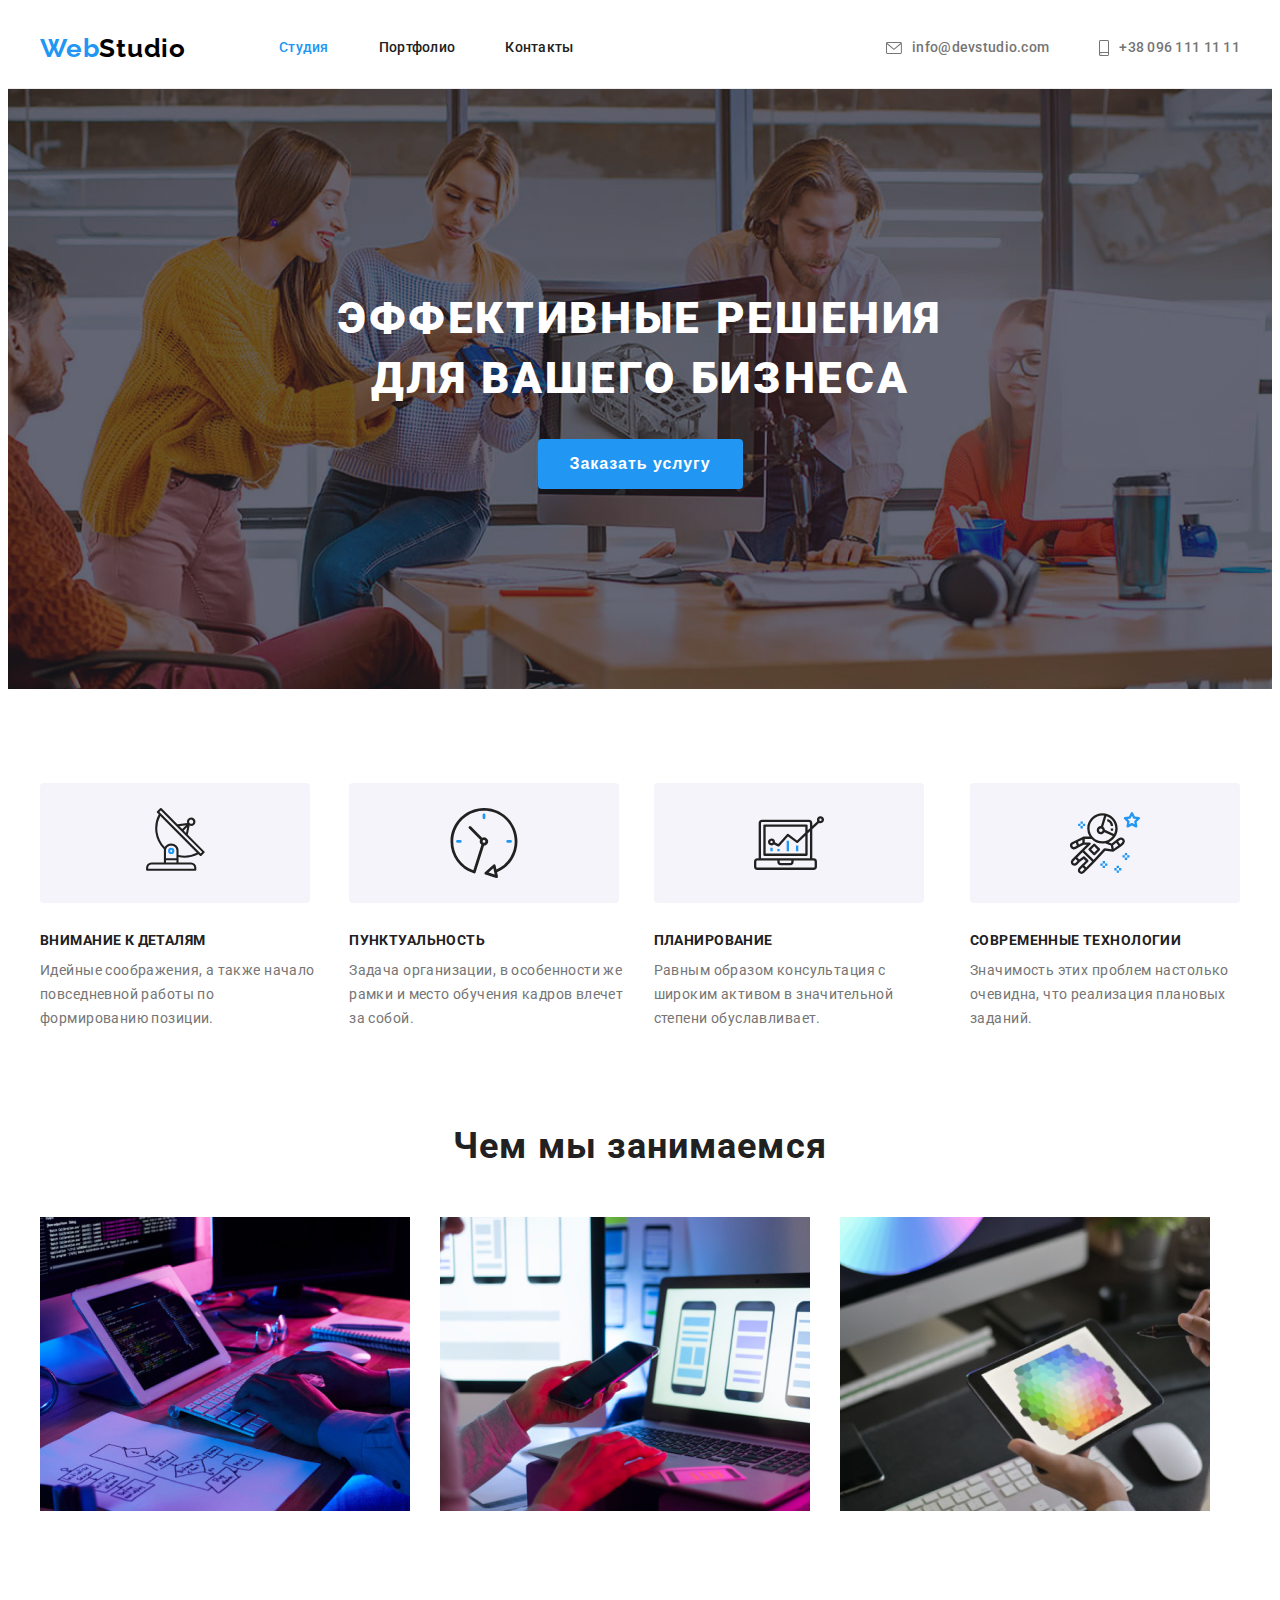
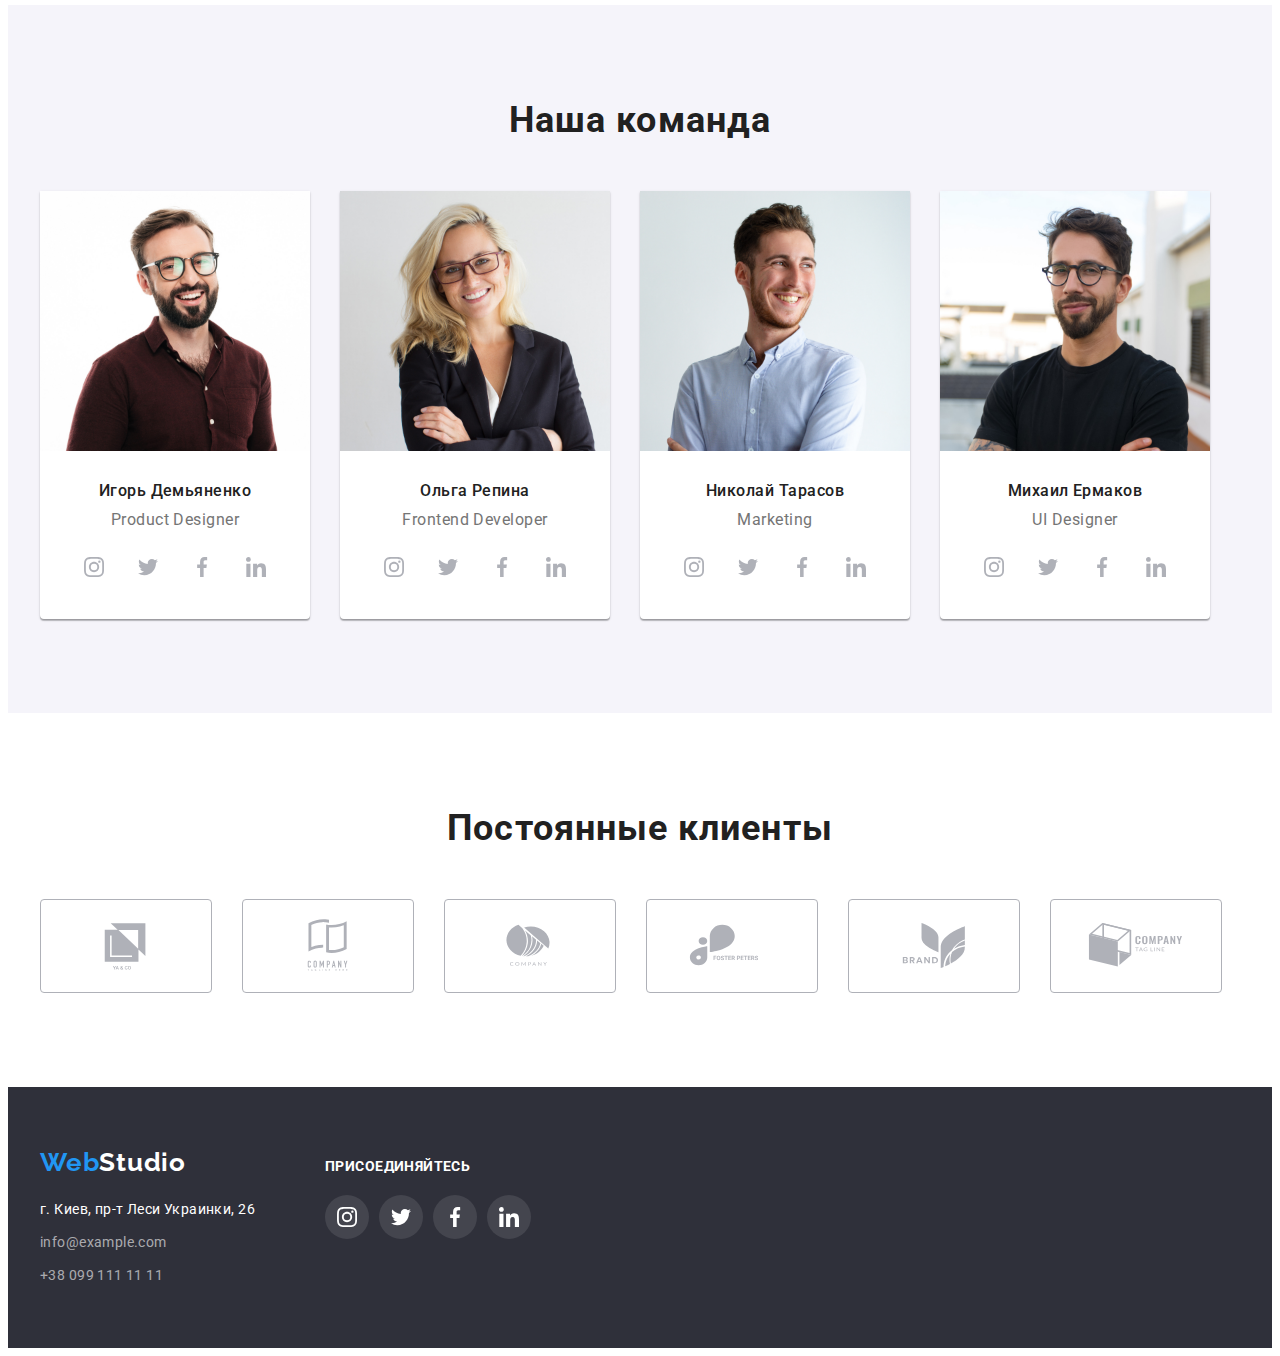
==== commit b5a31e18: "доработка hw4" ====
--- a/index.html
+++ b/index.html
@@ -53,7 +53,7 @@
     <!-- Уникальный контент -->
     <main>
         <!-- Секция Герой -->
-        <section class="hero section">
+        <section class="hero">
             <div class="container hero-container">
                 <h1 class="hero-title">Эффективные решения для вашего бизнеса</h1>
                 <button class="hero-button" type="button">Заказать услугу</button>
@@ -63,44 +63,40 @@
         <section class="feature section">
             <div class="container feature-container">
                 <h2 class="feature-title">Особенности студии</h2>
-
-                <ul class="feature-list list">
-                    <li class="feature-item-icon">
-                        <svg class="feature-icon" width="70" height="70">
-                            <use href="./images/icons.svg#antenna"></use>
-                        </svg>
-                    </li>
-                    <li class="feature-item-icon">
-                        <svg class="feature-icon" width="70" height="70">
-                            <use href="./images/icons.svg#clock"></use>
-                        </svg>
-                    </li>
-                    <li class="feature-item-icon">
-                        <svg class="feature-icon" width="70" height="70">
-                            <use href="./images/icons.svg#diagram"></use>
-                        </svg>
-                    </li>
-                    <li class="feature-item-icon">
-                        <svg class="feature-icon" width="70" height="70">
-                            <use href="./images/icons.svg#astronaut"></use>
-                        </svg>
-                    </li>
-                </ul>
-
                 <ul class="feature-list list">
                     <li class="feature-item">
+                        <div class="feature-box-icon">
+                            <svg class="feature-icon" width="70" height="70">
+                                <use href="./images/icons.svg#antenna"></use>
+                            </svg>
+                        </div>
                         <h3 class="feature-subtitle">Внимание к деталям</h3>
                         <p class="feature-text">Идейные соображения, а также начало повседневной работы по формированию позиции.</p>
                     </li>
                     <li class="feature-item">
+                        <div class="feature-box-icon">
+                            <svg class="feature-icon" width="70" height="70">
+                                <use href="./images/icons.svg#clock"></use>
+                            </svg>
+                        </div>
                         <h3 class="feature-subtitle">Пунктуальность</h3>
                         <p class="feature-text">Задача организации, в особенности же рамки и место обучения кадров влечет за собой.</p>
                     </li>
                     <li class="feature-item">
+                        <div class="feature-box-icon">
+                            <svg class="feature-icon" width="70" height="70">
+                                <use href="./images/icons.svg#diagram"></use>
+                            </svg>
+                        </div>
                         <h3 class="feature-subtitle">Планирование</h3>
                         <p class="feature-text">Равным образом консультация с широким активом в значительной степени обуславливает.</p>
                     </li>
                     <li class="feature-item">
+                        <div class="feature-box-icon">
+                            <svg class="feature-icon" width="70" height="70">
+                                <use href="./images/icons.svg#astronaut"></use>
+                            </svg>
+                        </div>
                         <h3 class="feature-subtitle">Современные технологии</h3>
                         <p class="feature-text">Значимость этих проблем настолько очевидна, что реализация плановых заданий.</p>
                     </li>
--- a/css/styles.css
+++ b/css/styles.css
@@ -69,9 +69,6 @@
 }
 
 .section {
-  width: 1600px;
-  margin-left: auto;
-  margin-right: auto;
   padding-top: 94px;
   padding-bottom: 94px;
 }
@@ -100,10 +97,6 @@
 /* Хедер */
 
 .header {
-  width: 1600px;
-  margin-left: auto;
-  margin-right: auto;
-
   border-bottom: 1px solid #ececec;
 }
 
@@ -132,8 +125,8 @@
   margin-right: 0;
 }
 
-.nav-item:hover,
-.nav-item:focus {
+.nav-item > .link:hover,
+.nav-item > .link:focus {
   color: var(--primary-accent-color);
 }
 
@@ -182,7 +175,10 @@
 
 /* Герой */
 
-.hero.section {
+.hero {
+  max-width: 1600px;
+  margin-left: auto;
+  margin-right: auto;
   padding-top: 200px;
   padding-bottom: 200px;
 
@@ -197,7 +193,7 @@
     url(../images/hero-img.jpg);
   background-repeat: no-repeat;
   background-position: center;
-  background-size: 1600px 600px;
+  background-size: cover;
 }
 
 .hero-title {
@@ -244,23 +240,15 @@
   display: flex;
 }
 
-.feature-item-icon {
-  display: flex;
+.feature-box-icon {
+  display: flex;
+  width: 270px;
+  height: 120px;
   margin-bottom: 30px;
   justify-content: center;
   align-items: center;
-  /* padding-top: 25px;
-  padding-bottom: 25px;
-  padding-left: 100px;
-  padding-right: 100px; */
-  width: 270px;
-  height: 120px;
   background-color: var(--additional-background-color);
   border-radius: 4px;
-}
-
-.feature-item-icon:not(:last-child) {
-  margin-right: 30px;
 }
 
 .feature-item {
@@ -392,11 +380,13 @@
   background-color: var(--primary-background-color);
 }
 
-.socials-link:hover {
+.socials-link:hover,
+.socials-link:focus {
   background-color: var(--primary-accent-color);
 }
 
-.socials-link:hover .socials-icon {
+.socials-link:hover .socials-icon,
+.socials-link:focus .socials-icon {
   fill: var(--secondary-accent-color);
 }
 
@@ -458,6 +448,7 @@
 /* Футер */
 .footer-container {
   display: flex;
+  align-items: baseline;
 }
 
 .footer.section {
@@ -481,7 +472,6 @@
 }
 
 .footer-socials-title {
-  margin-top: 12px;
   margin-bottom: 20px;
 
   font-weight: 700;
@@ -513,7 +503,8 @@
   background-color: rgba(255, 255, 255, 0.1);
 }
 
-.footer-socials-link:hover {
+.footer-socials-link:hover,
+.footer-socials-link:focus {
   background-color: var(--primary-accent-color);
 }
 
@@ -561,14 +552,6 @@
   margin-right: 8px;
 }
 
-.filter-item:hover,
-.filter-item:focus {
-  color: var(--secondary-accent-color);
-  box-shadow: 0px 3px 1px rgba(0, 0, 0, 0.1), 0px 1px 2px rgba(0, 0, 0, 0.08),
-    0px 2px 2px rgba(0, 0, 0, 0.12);
-  border-radius: 4px;
-}
-
 .filter-btn {
   padding: 6px 22px;
   border-radius: 4px;
@@ -591,6 +574,9 @@
 .filter-btn:focus {
   color: var(--secondary-accent-color);
   background-color: var(--primary-accent-color);
+  box-shadow: 0px 3px 1px rgba(0, 0, 0, 0.1), 0px 1px 2px rgba(0, 0, 0, 0.08),
+    0px 2px 2px rgba(0, 0, 0, 0.12);
+  border-radius: 4px;
 }
 
 .portfolio-list {
@@ -608,8 +594,12 @@
   margin-bottom: 30px;
 }
 
-.portfolio-item:hover,
-.portfolio-item:hover {
+.portfolio-link {
+  display: block;
+}
+
+.portfolio-link:hover,
+.portfolio-link:focus {
   box-shadow: 0px 1px 1px rgba(0, 0, 0, 0.12), 0px 4px 4px rgba(0, 0, 0, 0.06),
     1px 4px 6px rgba(0, 0, 0, 0.16);
 }
